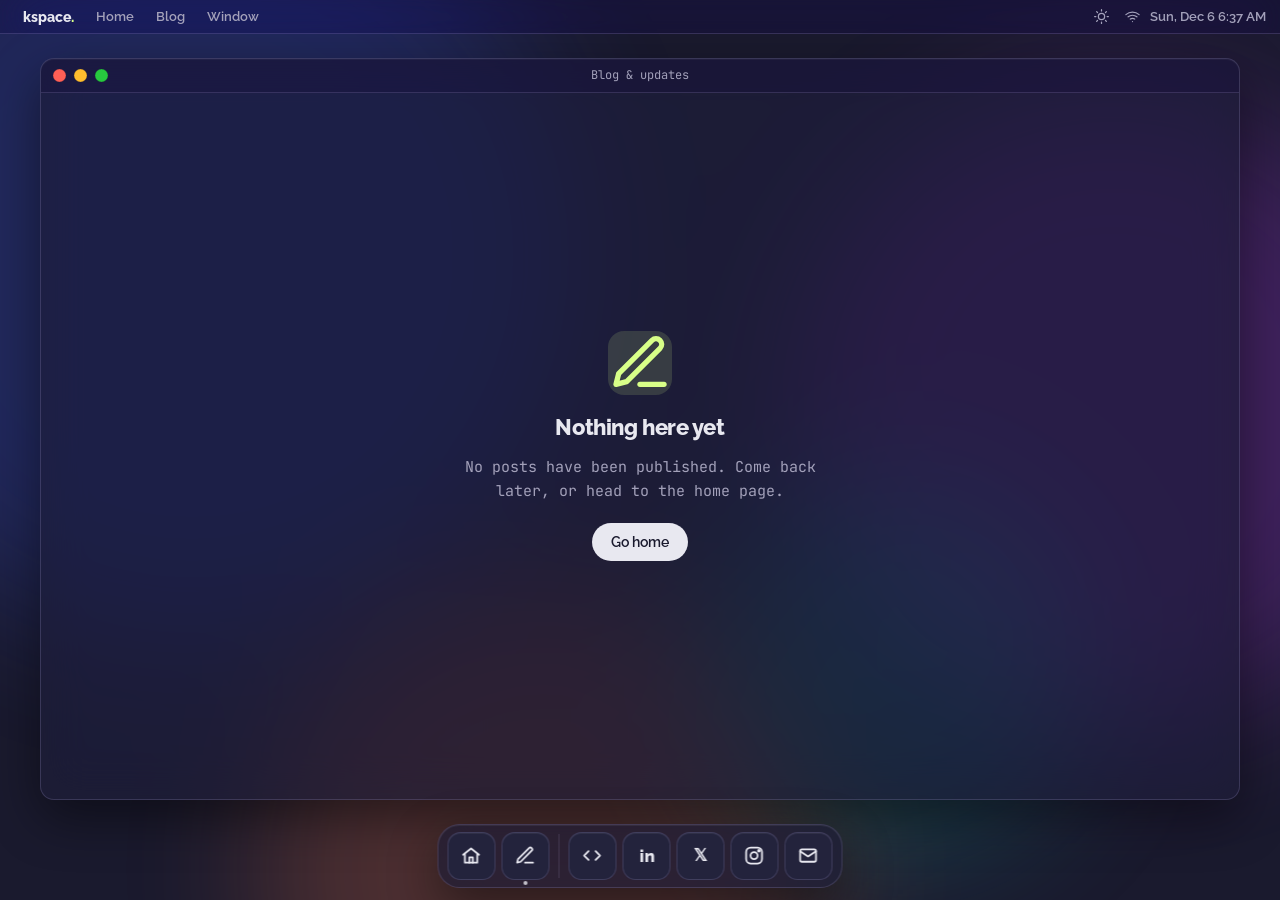
==== blog.html @ dc1a7504 "Offer only dark and light themes, dark by default Visitors who had the old Liquid Glass theme saved " ====
<!DOCTYPE html>
<html lang="en">
<head>
  <meta charset="UTF-8">
  <meta name="viewport" content="width=device-width, initial-scale=1.0">
  <title>Blog · karthiksreenivasanp</title>
  <meta name="description" content="Blog posts and updates from Karthik Sreenivasan P.">
  <link rel="icon" type="image/png" href="favicon.png">
  <script>(function(){var t='dark';try{if(localStorage.getItem('theme')==='light')t='light'}catch(e){}document.documentElement.setAttribute('data-theme',t)})()</script>
  <link rel="preconnect" href="https://fonts.googleapis.com">
  <link rel="preconnect" href="https://fonts.gstatic.com" crossorigin>
  <link href="https://fonts.googleapis.com/css2?family=JetBrains+Mono:wght@400;500;700&family=Raleway:wght@500;600;700;800&display=swap" rel="stylesheet">
  <link rel="stylesheet" href="assets/css/mac.css">
  <link rel="stylesheet" href="assets/css/post.css">
  <style>
    .desk { padding: 58px 20px 100px; max-width: 1240px; margin: 0 auto; }
    .notes { height: calc(100vh - 58px - 100px); min-height: 480px; display: flex; flex-direction: column; }
    .notes .win-body { flex: 1; min-height: 0; display: grid; grid-template-columns: 320px 1fr; }

    /* Sidebar */
    .side { border-right: 1px solid var(--divider); display: flex; flex-direction: column; min-height: 0; }
    .side-tools { padding: 14px; display: grid; gap: 10px; border-bottom: 1px solid var(--divider); }
    .search { width: 100%; padding: 8px 12px 8px 32px; border-radius: 9px; border: 1px solid var(--win-border); background: var(--field-bg); color: var(--text); font: 13.5px 'Raleway', sans-serif; }
    .search::placeholder { color: var(--faint); }
    .search-wrap { position: relative; }
    .search-wrap svg { position: absolute; left: 10px; top: 50%; transform: translateY(-50%); width: 15px; height: 15px; color: var(--faint); }
    .seg { display: grid; grid-template-columns: repeat(3, 1fr); padding: 3px; border-radius: 9px; background: var(--field-bg); border: 1px solid var(--win-border); }
    .seg button { border: 0; background: none; padding: 5px 0; border-radius: 7px; cursor: pointer; font: 600 12.5px 'Raleway', sans-serif; color: var(--muted); }
    .seg button[aria-pressed="true"] { background: var(--win-solid); color: var(--text); box-shadow: 0 1px 3px rgba(0,0,0,.15); }
    .list { overflow-y: auto; flex: 1; padding: 6px; }
    .item { display: block; padding: 12px 12px; border-radius: 10px; text-decoration: none; color: inherit; }
    .item + .item { margin-top: 2px; }
    .item:hover { background: var(--row-hover); }
    .item[aria-current="page"] { background: var(--accent); color: var(--accent-ink); }
    .item[aria-current="page"] .snip, .item[aria-current="page"] .when { color: inherit; opacity: .8; }
    .item h3 { font-size: 14.5px; font-weight: 700; line-height: 1.3; }
    .item .when { font-size: 11.5px; color: var(--faint); margin-top: 3px; }
    .item .snip { font-size: 12.5px; color: var(--muted); margin-top: 3px; display: -webkit-box; -webkit-line-clamp: 2; -webkit-box-orient: vertical; overflow: hidden; }
    .list-empty { padding: 30px 16px; text-align: center; color: var(--muted); font-size: 13px; }

    /* Reader */
    .reader { overflow-y: auto; min-height: 0; }
    .reader-inner { max-width: 760px; margin: 0 auto; padding: 36px 40px 60px; }
    .reader .back { display: none; margin-bottom: 18px; }
    .reader .cover { width: 100%; max-height: 380px; object-fit: cover; border-radius: 14px; margin-bottom: 26px; display: block; }
    .reader .meta { display: flex; align-items: center; flex-wrap: wrap; gap: 10px; color: var(--muted); font-size: 13px; }
    .reader h1.title { font-size: clamp(1.8rem, 4vw, 2.6rem); font-weight: 800; line-height: 1.12; letter-spacing: -0.03em; margin: 10px 0 26px; }
    .reader .share { margin-left: auto; }
    .full .win-body { grid-template-columns: 1fr; }
    .full .side { display: none; }
    .loading { padding: 60px; text-align: center; color: var(--faint); }

    @media (max-width: 760px) {
      .desk { padding: 46px 8px 76px; }
      .notes { height: calc(100vh - 46px - 76px); min-height: 0; }
      .notes .win-body { grid-template-columns: 1fr; }
      .notes .reader { display: none; }
      .notes.show-post .side { display: none; }
      .notes.show-post .reader { display: block; }
      .reader .back { display: inline-flex; }
      .reader-inner { padding: 22px 18px 40px; }
      .post-content { font-size: 16px; }
    }
  </style>
</head>
<body>
  <header class="menubar" data-brand="index.html#top" data-links="Home|index.html,Blog|blog.html"></header>

  <main class="desk" data-win-host>
    <div class="win glass notes" data-win="notes" data-title="Blog" data-icon="blog" id="notes">
      <div class="win-bar"><span class="win-title">Blog &amp; updates</span></div>
      <div class="win-body">
        <aside class="side" aria-label="Posts">
          <div class="side-tools">
            <label class="search-wrap">
              <svg viewBox="0 0 24 24" fill="none" stroke="currentColor" stroke-width="2" stroke-linecap="round"><circle cx="11" cy="11" r="7"/><path d="M21 21l-4.3-4.3"/></svg>
              <input class="search" type="search" placeholder="Search posts" aria-label="Search posts" id="q">
            </label>
            <div class="seg" role="group" aria-label="Filter">
              <button aria-pressed="true" data-f="all">All</button>
              <button aria-pressed="false" data-f="blog">Blogs</button>
              <button aria-pressed="false" data-f="update">Updates</button>
            </div>
          </div>
          <nav class="list" id="list"></nav>
        </aside>
        <article class="reader" id="reader" aria-live="polite"><div class="loading">Loading…</div></article>
      </div>
    </div>
  </main>

  <nav class="dock glass lg-refract" aria-label="Dock">
    <a class="dock-item" href="index.html" data-icon="home"><span class="tip">Home</span></a>
    <a class="dock-item" href="#/" data-target="notes" data-icon="blog"><span class="tip">Blog</span></a>
    <span class="sep social-sep" aria-hidden="true"></span>
    <a class="dock-item social" href="https://github.com/karthiksreenivasanp" target="_blank" rel="noopener" data-icon="github" aria-label="GitHub"><span class="tip">GitHub</span></a>
    <a class="dock-item social" href="https://www.linkedin.com/in/karthiksreenivasanp/" target="_blank" rel="noopener" data-icon="linkedin" aria-label="LinkedIn"><span class="tip">LinkedIn</span></a>
    <a class="dock-item social" href="https://x.com/karthikpsreeni" target="_blank" rel="noopener" data-icon="x" aria-label="X"><span class="tip">X</span></a>
    <a class="dock-item social" href="https://www.instagram.com/karthiksreenivasanp" target="_blank" rel="noopener" data-icon="instagram" aria-label="Instagram"><span class="tip">Instagram</span></a>
    <a class="dock-item" href="mailto:karthiksreenivasanp@gmail.com" data-icon="mail" aria-label="Email"><span class="tip">Email</span></a>
  </nav>

  <script src="vendor/dompurify/purify.min.js"></script>
  <script src="assets/js/mac.js"></script>
  <script src="assets/js/blog.js"></script>
  <script>
  (async function () {
    const notes = document.getElementById('notes');
    const listEl = document.getElementById('list');
    const reader = document.getElementById('reader');
    const q = document.getElementById('q');
    const mobile = () => matchMedia('(max-width: 760px)').matches;
    let filter = 'all';
    const posts = await Blog.list();

    const emptyAll = () => `<div class="empty" style="min-height:100%;align-content:center">
        <div class="icon">${KS.icon('blog')}</div>
        <h3>Nothing here yet</h3>
        <p>No posts have been published. Come back later, or head to the home page.</p>
        <a class="btn primary" href="index.html">Go home</a>
      </div>`;

    if (!posts.length) {
      notes.classList.add('full');
      reader.innerHTML = emptyAll();
      return;
    }

    function renderList(current) {
      const term = q.value.trim().toLowerCase();
      const shown = posts.filter(p => (filter === 'all' || (p.type || 'blog') === filter) &&
        (!term || (p.title + ' ' + (p.summary || '')).toLowerCase().includes(term)));
      listEl.innerHTML = shown.length ? shown.map(p => `
        <a class="item" href="#/${p.slug}" ${p.slug === current ? 'aria-current="page"' : ''}>
          <h3>${Blog.esc(p.title)}</h3>
          <div class="when">${Blog.typeLabel(p.type)} · ${Blog.date(p.date)}</div>
          <div class="snip">${Blog.esc(p.summary)}</div>
        </a>`).join('') : `<div class="list-empty">No posts match.</div>`;
    }

    async function route() {
      const slug = decodeURIComponent(location.hash.replace(/^#\/?/, ''));
      let target = slug;
      if (!slug) {
        renderList(mobile() ? '' : posts[0].slug);
        if (mobile()) { notes.classList.remove('show-post'); return; }
        target = posts[0].slug;
      } else renderList(slug);

      notes.classList.add('show-post');
      reader.innerHTML = '<div class="loading">Loading…</div>';
      reader.scrollTop = 0;
      const post = await Blog.get(target);
      if (!post) {
        reader.innerHTML = `<div class="empty" style="min-height:100%;align-content:center">
          <div class="icon">${KS.icon('paper')}</div>
          <h3>This post doesn't exist</h3>
          <p>It may have been removed, or the link is wrong.</p>
          <div style="display:flex;gap:10px;flex-wrap:wrap;justify-content:center">
            <a class="btn" href="#/">Back to blog</a><a class="btn primary" href="index.html">Go home</a></div></div>`;
        return;
      }
      const cover = Blog.safeMedia(post.cover);
      document.title = `${post.title} · karthiksreenivasanp`;
      reader.innerHTML = `<div class="reader-inner">
        <a class="btn small back" href="#/">‹ All posts</a>
        ${cover ? `<img class="cover" src="${Blog.esc(cover)}" alt="">` : ''}
        <div class="meta"><span class="chip">${Blog.typeLabel(post.type)}</span><time datetime="${Blog.esc(post.date)}">${Blog.date(post.date, true)}</time>
          <button class="btn small share" type="button">Copy link</button></div>
        <h1 class="title">${Blog.esc(post.title)}</h1>
        <div class="post-content">${Blog.clean(post.html)}</div>
      </div>`;
      reader.querySelector('.share').addEventListener('click', async () => {
        try { await navigator.clipboard.writeText(location.href); KS.toast('Link copied'); }
        catch (e) { KS.toast('Copy the address from your browser bar'); }
      });
    }

    q.addEventListener('input', () => renderList(decodeURIComponent(location.hash.replace(/^#\/?/, ''))));
    document.querySelectorAll('.seg button').forEach(b => b.addEventListener('click', () => {
      filter = b.dataset.f;
      document.querySelectorAll('.seg button').forEach(x => x.setAttribute('aria-pressed', x === b));
      renderList(decodeURIComponent(location.hash.replace(/^#\/?/, '')));
    }));
    addEventListener('hashchange', route);
    route();
  })();
  </script>
</body>
</html>
---- assets/css/mac.css ----
/* =========================================================
   kspace. — shared macOS shell
   Themes: glass (default, Liquid Glass), light, dark
   ========================================================= */

:root,
[data-theme="glass"] {
  --wall-base: #0d1230;
  --text: #f5f5fb;
  --muted: rgba(236, 236, 250, 0.72);
  --faint: rgba(236, 236, 250, 0.5);
  --accent: #9fe6ff;
  --accent-soft: rgba(159, 230, 255, 0.16);
  --accent-ink: #0d1230;
  --win-bg: rgba(255, 255, 255, 0.09);
  --win-tint: rgba(16, 18, 48, 0.28);
  --win-solid: rgba(30, 32, 70, 0.92);
  --win-border: rgba(255, 255, 255, 0.22);
  --bar-bg: rgba(255, 255, 255, 0.07);
  --row-hover: rgba(255, 255, 255, 0.07);
  --divider: rgba(255, 255, 255, 0.14);
  --field-bg: rgba(255, 255, 255, 0.08);
  --shadow: 0 24px 60px rgba(5, 6, 30, 0.45);
  --rim: inset 0 1px 0 rgba(255, 255, 255, 0.45), inset 0 -1px 0 rgba(255, 255, 255, 0.08), inset 0 0 0 1px rgba(255, 255, 255, 0.1);
  --blur: blur(22px) saturate(185%);
  --menu-bg: rgba(40, 42, 86, 0.55);
  --tip-bg: rgba(20, 22, 50, 0.85);
  --tip-text: #fff;
  color-scheme: dark;
}
[data-theme="dark"] {
  --wall-base: #1a1a2e;
  --text: #e8e8f0;
  --muted: #a3a1ba;
  --faint: #77758f;
  --accent: #d8ff88;
  --accent-soft: rgba(216, 255, 136, 0.14);
  --accent-ink: #1a1a2e;
  --win-bg: rgba(30, 30, 54, 0.72);
  --win-tint: transparent;
  --win-solid: #23233c;
  --win-border: rgba(196, 184, 240, 0.18);
  --bar-bg: rgba(20, 12, 60, 0.35);
  --row-hover: rgba(196, 184, 240, 0.08);
  --divider: rgba(196, 184, 240, 0.16);
  --field-bg: rgba(255, 255, 255, 0.05);
  --shadow: 0 18px 50px rgba(0, 0, 0, 0.45);
  --rim: inset 0 1px 0 rgba(255, 255, 255, 0.06);
  --blur: blur(22px) saturate(150%);
  --menu-bg: rgba(36, 36, 62, 0.92);
  --tip-bg: #e8e8f0;
  --tip-text: #1a1a2e;
  color-scheme: dark;
}
[data-theme="light"] {
  --wall-base: #faf9ff;
  --text: #1a1a2e;
  --muted: #5c5a72;
  --faint: #8a889e;
  --accent: #3d5cff;
  --accent-soft: rgba(61, 92, 255, 0.1);
  --accent-ink: #fff;
  --win-bg: rgba(255, 255, 255, 0.66);
  --win-tint: transparent;
  --win-solid: #ffffff;
  --win-border: rgba(150, 136, 210, 0.35);
  --bar-bg: rgba(212, 199, 255, 0.4);
  --row-hover: rgba(61, 92, 255, 0.06);
  --divider: rgba(150, 136, 210, 0.3);
  --field-bg: rgba(255, 255, 255, 0.7);
  --shadow: 0 18px 50px rgba(60, 50, 120, 0.16);
  --rim: inset 0 1px 0 rgba(255, 255, 255, 0.8);
  --blur: blur(22px) saturate(150%);
  --menu-bg: rgba(250, 249, 255, 0.86);
  --tip-bg: #1a1a2e;
  --tip-text: #fff;
  color-scheme: light;
}

* { box-sizing: border-box; margin: 0; padding: 0; }
html { scroll-behavior: smooth; scroll-padding-top: 60px; }
body {
  background: var(--wall-base);
  color: var(--text);
  font-family: 'JetBrains Mono', ui-monospace, monospace;
  font-size: 15px;
  line-height: 1.6;
  overflow-x: hidden;
  min-height: 100vh;
  transition: background-color .3s, color .3s;
}
[hidden] { display: none !important; }
::selection { background: var(--accent-soft); }
a { color: inherit; }
:focus-visible { outline: 2px solid var(--accent); outline-offset: 3px; border-radius: 4px; }
h1, h2, h3 { font-family: 'Raleway', sans-serif; letter-spacing: -0.02em; }
button { font: inherit; color: inherit; }
img, video { max-width: 100%; }

/* ---------- Wallpaper ---------- */
.wallpaper { position: fixed; inset: 0; z-index: -2; overflow: hidden; pointer-events: none; }
.wallpaper .blob { position: absolute; border-radius: 50%; filter: blur(70px); opacity: .9; animation: drift 26s ease-in-out infinite alternate; }
.wallpaper .b1 { width: 60vmax; height: 60vmax; left: -15vmax; top: -10vmax; background: #3b5bff; }
.wallpaper .b2 { width: 50vmax; height: 50vmax; right: -12vmax; top: 10vh; background: #c13cff; animation-delay: -8s; }
.wallpaper .b3 { width: 45vmax; height: 45vmax; left: 20vw; bottom: -20vmax; background: #ff7a3d; animation-delay: -15s; }
.wallpaper .b4 { width: 30vmax; height: 30vmax; right: 15vw; bottom: 5vh; background: #19c9b5; animation-delay: -4s; opacity: .7; }
.wallpaper::after {
  /* fine grain + soft light bands so glass has something to bend */
  content: ""; position: absolute; inset: 0;
  background:
    repeating-linear-gradient(115deg, rgba(255,255,255,.05) 0 2px, transparent 2px 60px),
    radial-gradient(ellipse at 50% 120%, rgba(0,0,0,.35), transparent 60%);
}
[data-theme="dark"] .wallpaper .blob { opacity: .22; }
[data-theme="dark"] .wallpaper::after { background: none; }
[data-theme="light"] .wallpaper .blob { opacity: .32; }
[data-theme="light"] .wallpaper .b3 { background: #b9ff8a; }
[data-theme="light"] .wallpaper::after { background: none; }
@keyframes drift { to { transform: translate(6vw, 5vh) scale(1.12); } }

/* ---------- Glass material ---------- */
.glass {
  background: linear-gradient(var(--win-tint), var(--win-tint)), var(--win-bg);
  border: 1px solid var(--win-border);
  box-shadow: var(--shadow), var(--rim);
  backdrop-filter: var(--blur);
  -webkit-backdrop-filter: var(--blur);
}
/* Real refraction (Chromium only, enabled by JS) */
html.refract[data-theme="glass"] .lg-refract {
  backdrop-filter: url(#lg-refract) blur(14px) saturate(190%);
}
[data-theme="glass"] .glass::before {
  /* specular sheen along the top-left edge */
  content: ""; position: absolute; inset: 0; border-radius: inherit; pointer-events: none; z-index: 0;
  background: linear-gradient(135deg, rgba(255,255,255,.22), rgba(255,255,255,0) 32%, rgba(255,255,255,0) 70%, rgba(255,255,255,.08));
}
[data-theme="glass"] .glass > * { position: relative; z-index: 1; }

/* ---------- Menubar ---------- */
.menubar {
  position: fixed; top: 0; left: 0; right: 0; z-index: 200;
  display: flex; justify-content: space-between; align-items: center;
  height: 34px; padding: 0 14px;
  background: var(--bar-bg);
  backdrop-filter: blur(28px) saturate(180%);
  -webkit-backdrop-filter: blur(28px) saturate(180%);
  border-bottom: 1px solid var(--win-border);
  font-family: 'Raleway', sans-serif; font-size: 13px; font-weight: 600;
}
.menubar .left, .menubar .right { display: flex; align-items: center; gap: 4px; }
.menubar .left > a, .menubar .menu-btn {
  text-decoration: none; color: var(--muted); padding: 3px 9px; border-radius: 6px;
  background: none; border: 0; cursor: pointer; font-weight: 600; font-size: 13px; font-family: inherit;
}
.menubar .left > a:hover, .menubar .menu-btn:hover, .menubar .menu-btn[aria-expanded="true"] { color: var(--text); background: var(--row-hover); }
.menubar .brand { color: var(--text) !important; font-weight: 800 !important; font-size: 14px !important; }
.menubar .brand span { color: var(--accent); }
.menubar .right { gap: 10px; color: var(--muted); }
#clock { font-variant-numeric: tabular-nums; white-space: nowrap; line-height: 1; }
.menubar .menu-wrap { display: flex; align-items: center; }
.menubar .menu-btn, .menubar .left > a { display: inline-flex; align-items: center; line-height: 1; padding-top: 5px; padding-bottom: 5px; }
.menubar .right .menu-btn { padding: 4px 6px; }
.menubar svg { display: block; }
.menu-wrap { position: relative; }
.menu {
  position: absolute; top: calc(100% + 6px); left: 0; min-width: 220px; z-index: 210;
  padding: 6px; border-radius: 12px;
  background: var(--menu-bg);
  border: 1px solid var(--win-border);
  box-shadow: var(--shadow), var(--rim);
  backdrop-filter: blur(30px) saturate(190%);
  -webkit-backdrop-filter: blur(30px) saturate(190%);
  display: none;
}
.menu.right-align { left: auto; right: 0; }
.menu-btn[aria-expanded="true"] + .menu { display: block; }
.menu button, .menu a {
  display: flex; width: 100%; align-items: center; gap: 10px;
  padding: 6px 10px; border-radius: 7px; border: 0; background: none; cursor: pointer;
  text-align: left; text-decoration: none; font: 500 13px 'Raleway', sans-serif; color: var(--text);
}
.menu button:hover, .menu a:hover, .menu button:focus-visible { background: var(--accent); color: var(--accent-ink); outline: none; }
.menu .check { width: 14px; flex: none; text-align: center; }
.menu .state { margin-left: auto; color: var(--faint); font-size: 12px; }
.menu button:hover .state { color: inherit; }
.menu hr { border: 0; border-top: 1px solid var(--divider); margin: 5px 4px; }

/* ---------- Windows ---------- */
.win { position: relative; border-radius: 14px; overflow: hidden; }
.win-bar {
  position: relative; height: 34px;
  display: flex; align-items: center; padding: 0 12px;
  background: var(--bar-bg);
  border-bottom: 1px solid var(--divider);
}
.lights { display: flex; gap: 8px; position: relative; z-index: 2; }
.light {
  width: 13px; height: 13px; border-radius: 50%; border: 0; padding: 0; cursor: pointer;
  display: grid; place-items: center; color: transparent; font: 700 9px/1 -apple-system, sans-serif;
  box-shadow: inset 0 0 0 .5px rgba(0,0,0,.18);
}
.light.close { background: #ff5f56; } .light.min { background: #ffbd2e; } .light.zoom { background: #27c93f; }
.lights:hover .light, .light:focus-visible { color: rgba(60, 0, 0, .7); }
.lights:hover .min { color: rgba(90, 50, 0, .75); }
.lights:hover .zoom { color: rgba(0, 60, 0, .7); }
.light::after { content: attr(data-glyph); }
.light.dot-only { cursor: default; }
.win-title {
  position: absolute; left: 0; right: 0; text-align: center;
  font-size: 12px; color: var(--muted); pointer-events: none; white-space: nowrap; overflow: hidden; text-overflow: ellipsis; padding: 0 90px;
}
.win.draggable .win-bar { cursor: grab; }
.win.draggable .win-bar:active { cursor: grabbing; }

.win.zoomed {
  position: fixed !important;
  top: 46px !important; left: 16px !important; right: 16px !important; bottom: 96px !important;
  width: auto !important; height: auto !important; max-width: none !important;
  z-index: 150 !important;
  display: flex; flex-direction: column;
}
body .win.zoomed { transform: none; }
.win.zoomed > .win-body { flex: 1; overflow: auto; }
.zoom-backdrop { position: fixed; inset: 0; z-index: 149; background: rgba(5, 6, 25, .25); backdrop-filter: blur(3px); -webkit-backdrop-filter: blur(3px); }

.genie-layer { position: fixed; z-index: 500; pointer-events: none; }
.genie-layer > * { position: absolute !important; left: 0 !important; top: 0 !important; margin: 0 !important; will-change: transform; }

/* ---------- Buttons ---------- */
.btn {
  display: inline-flex; align-items: center; gap: 8px;
  padding: 10px 18px; border-radius: 999px; cursor: pointer;
  font: 600 14px 'Raleway', sans-serif; text-decoration: none;
  border: 1px solid var(--win-border);
  background: var(--win-bg); color: var(--text);
  box-shadow: var(--rim);
  backdrop-filter: blur(16px) saturate(170%); -webkit-backdrop-filter: blur(16px) saturate(170%);
  transition: transform .15s, background .2s;
}
.btn:hover { transform: translateY(-2px); }
.btn:active { transform: translateY(0) scale(.98); }
.btn.primary { background: var(--text); color: var(--wall-base); border-color: transparent; }
[data-theme="glass"] .btn.primary { background: rgba(255,255,255,.92); color: #141838; }
.btn.small { padding: 6px 12px; font-size: 13px; }
.btn.danger { color: #ff6b6b; }
.btn[disabled] { opacity: .5; pointer-events: none; }

/* ---------- Dock ---------- */
.dock {
  position: fixed; left: 50%; bottom: 12px; transform: translateX(-50%); z-index: 190;
  display: flex; align-items: flex-end; gap: 6px;
  padding: 7px 9px; height: 64px;
  border-radius: 22px;
}
.dock .sep { width: 1px; height: 44px; margin: 0 3px; background: var(--divider); flex: none; align-self: center; }
.dock-item {
  --size: 48px;
  position: relative; flex: none;
  width: var(--size); height: var(--size);
  display: grid; place-items: center;
  border-radius: 13px; cursor: pointer;
  background: var(--win-solid); color: var(--text);
  border: 1px solid var(--win-border);
  box-shadow: var(--rim);
  text-decoration: none; font-weight: 700; font-size: 18px;
  transition: width .12s ease-out, height .12s ease-out;
  padding: 0;
}
[data-theme="glass"] .dock-item { background: rgba(255,255,255,.14); }
.dock-item svg { width: 46%; height: 46%; }
.dock-item .tip {
  position: absolute; bottom: calc(100% + 12px); left: 50%; transform: translateX(-50%);
  white-space: nowrap; font: 600 12px 'Raleway', sans-serif;
  padding: 4px 10px; border-radius: 7px;
  background: var(--tip-bg); color: var(--tip-text);
  opacity: 0; pointer-events: none; transition: opacity .12s;
}
.dock-item:hover .tip, .dock-item:focus-visible .tip { opacity: 1; }
.dock-item.running::after {
  content: ""; position: absolute; bottom: -6px; left: 50%; transform: translateX(-50%);
  width: 4px; height: 4px; border-radius: 50%; background: var(--text); opacity: .8;
}
.dock-item.bounce { animation: bounce .7s ease; }
@keyframes bounce { 0%,100% { translate: 0 0; } 30% { translate: 0 -18px; } 55% { translate: 0 0; } 75% { translate: 0 -7px; } }
.dock-min { display: contents; }
.dock-item.min-tile { background: var(--win-solid); overflow: hidden; }
.dock-item.min-tile .mini {
  position: absolute; inset: 5px; border-radius: 6px; border: 1px solid var(--win-border);
  background: var(--bar-bg); display: grid; place-items: center;
}
.dock-item.min-tile .mini::before {
  content: ""; position: absolute; top: 3px; left: 4px; width: 14px; height: 4px;
  background: radial-gradient(circle, #ff5f56 1.5px, transparent 2px) 0 0/5px 4px repeat-x;
}
.dock-item.min-tile svg { width: 55%; height: 55%; }
.dock-item.entering { opacity: 0; }

/* ---------- Common bits ---------- */
.section { max-width: 1040px; margin: 0 auto; padding: 96px 24px 0; }
.section-head { margin-bottom: 22px; }
.section-head h2 { font-size: clamp(1.7rem, 3.5vw, 2.2rem); font-weight: 800; }
.section-head p { color: var(--muted); margin-top: 4px; max-width: 60ch; }
.chip { font-size: 12px; padding: 2px 10px; border-radius: 20px; background: var(--accent-soft); color: var(--accent); font-weight: 500; white-space: nowrap; }
.toast {
  position: fixed; left: 50%; bottom: 96px; transform: translateX(-50%) translateY(20px); z-index: 300;
  padding: 10px 18px; border-radius: 12px; font: 600 13.5px 'Raleway', sans-serif;
  opacity: 0; pointer-events: none; transition: opacity .25s, transform .25s; max-width: calc(100vw - 32px);
}
.toast.show { opacity: 1; transform: translateX(-50%) translateY(0); pointer-events: auto; }
.toast a { color: var(--accent); }

/* Empty state */
.empty { text-align: center; padding: 56px 24px; display: grid; justify-items: center; gap: 10px; }
.empty .icon { width: 64px; height: 64px; border-radius: 16px; display: grid; place-items: center; background: var(--accent-soft); color: var(--accent); margin-bottom: 6px; }
.empty h3 { font-size: 1.35rem; font-weight: 800; }
.empty p { color: var(--muted); max-width: 40ch; }
.empty .btn { margin-top: 10px; }

/* ---------- Responsive ---------- */
@media (max-width: 700px) {
  .menubar .left .nav-link { display: none; }
  .dock { gap: 5px; padding: 6px 7px; height: 56px; bottom: 8px; border-radius: 18px; }
  .dock-item { --size: 42px; border-radius: 11px; font-size: 16px; }
  .dock .social { display: none; }
  .dock .sep.social-sep { display: none; }
  .win.zoomed { top: 40px !important; left: 6px !important; right: 6px !important; bottom: 70px !important; }
  .win-title { padding: 0 70px; }
}
@media (max-width: 420px) { .menubar .hide-sm { display: none; } }
@media (prefers-reduced-motion: reduce) {
  *, *::before, *::after { animation: none !important; transition: none !important; }
  html { scroll-behavior: auto; }
}
---- assets/css/post.css ----
/* Styles for rendered post content (blog reader + editor preview) */
.post-content { font-family: 'Raleway', sans-serif; font-size: 17px; line-height: 1.75; max-width: 70ch; }
.post-content > * + * { margin-top: 1em; }
.post-content h1 { font-size: 1.9em; font-weight: 800; line-height: 1.2; margin-top: 1.4em; }
.post-content h2 { font-size: 1.45em; font-weight: 800; line-height: 1.25; margin-top: 1.4em; }
.post-content h3 { font-size: 1.15em; font-weight: 700; margin-top: 1.2em; }
.post-content a { color: var(--accent); }
.post-content ul, .post-content ol { padding-left: 1.4em; }
.post-content li + li { margin-top: .3em; }
.post-content blockquote { border-left: 3px solid var(--accent); padding: 2px 0 2px 16px; color: var(--muted); font-style: italic; }
.post-content code { font-family: 'JetBrains Mono', monospace; font-size: .85em; background: var(--field-bg); padding: 1px 6px; border-radius: 5px; }
.post-content pre { font-family: 'JetBrains Mono', monospace; font-size: 14px; line-height: 1.6; background: rgba(10, 12, 30, .55); color: #e6e6f0; padding: 16px 18px; border-radius: 10px; overflow-x: auto; white-space: pre; }
.post-content pre code { background: none; padding: 0; }
.post-content img, .post-content video { display: block; max-width: 100%; height: auto; border-radius: 10px; margin-left: auto; margin-right: auto; }
.post-content video { width: 100%; background: #000; }
.post-content iframe { display: block; width: 100%; aspect-ratio: 16 / 9; height: auto; border: 0; border-radius: 10px; }
.post-content .ql-align-center { text-align: center; }
.post-content .ql-align-right { text-align: right; }
.post-content .ql-align-justify { text-align: justify; }
.post-content hr { border: 0; border-top: 1px solid var(--divider); margin: 2em 0; }
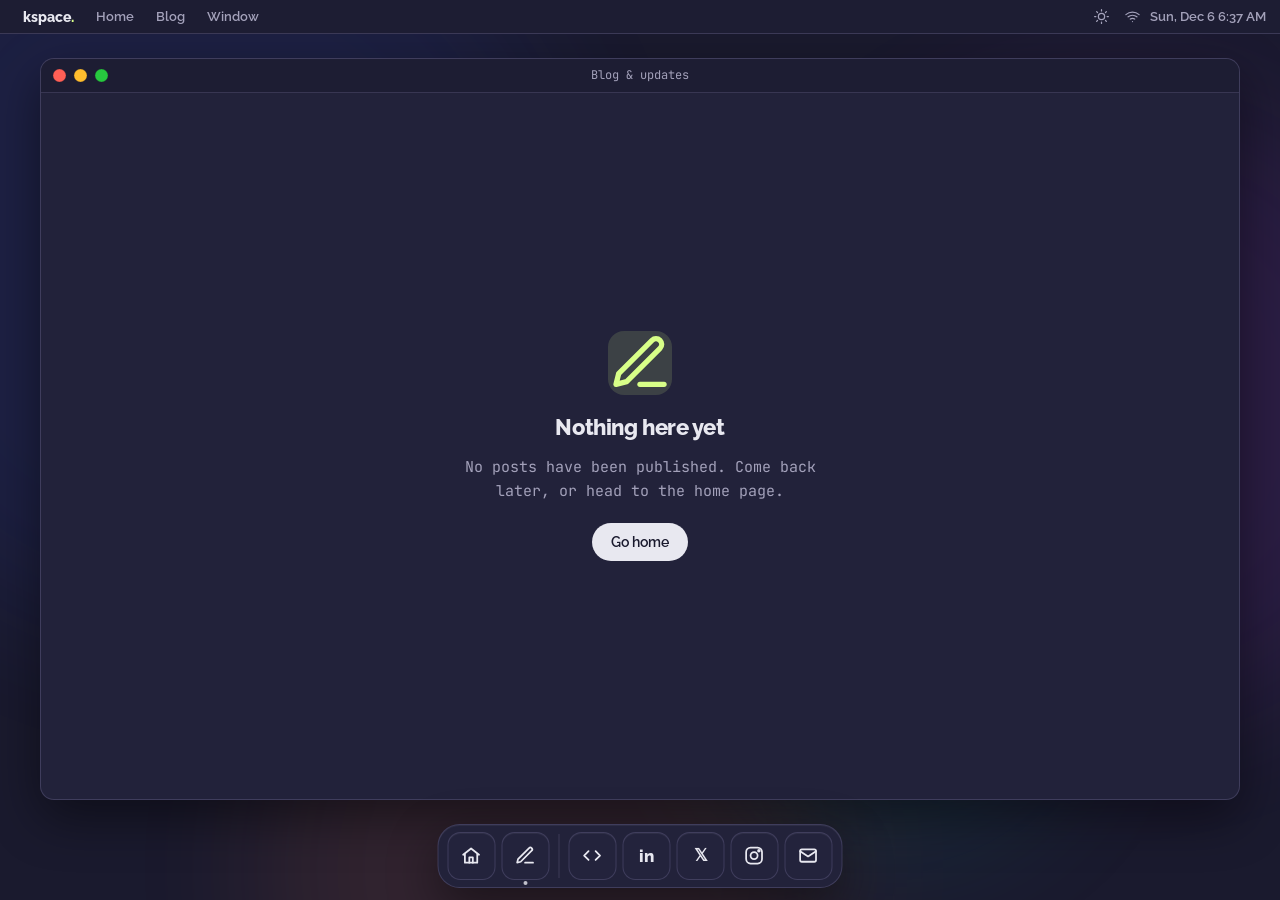
==== commit a2b40720: "Remove the Liquid Glass look from dark and light themes Windows, menubar, menus, buttons and the Doc" ====
--- a/blog.html
+++ b/blog.html
@@ -10,8 +10,8 @@
   <link rel="preconnect" href="https://fonts.googleapis.com">
   <link rel="preconnect" href="https://fonts.gstatic.com" crossorigin>
   <link href="https://fonts.googleapis.com/css2?family=JetBrains+Mono:wght@400;500;700&family=Raleway:wght@500;600;700;800&display=swap" rel="stylesheet">
-  <link rel="stylesheet" href="assets/css/mac.css">
-  <link rel="stylesheet" href="assets/css/post.css">
+  <link rel="stylesheet" href="assets/css/mac.css?v=5">
+  <link rel="stylesheet" href="assets/css/post.css?v=5">
   <style>
     .desk { padding: 58px 20px 100px; max-width: 1240px; margin: 0 auto; }
     .notes { height: calc(100vh - 58px - 100px); min-height: 480px; display: flex; flex-direction: column; }
@@ -89,7 +89,7 @@
     </div>
   </main>
 
-  <nav class="dock glass lg-refract" aria-label="Dock">
+  <nav class="dock glass" aria-label="Dock">
     <a class="dock-item" href="index.html" data-icon="home"><span class="tip">Home</span></a>
     <a class="dock-item" href="#/" data-target="notes" data-icon="blog"><span class="tip">Blog</span></a>
     <span class="sep social-sep" aria-hidden="true"></span>
@@ -101,8 +101,8 @@
   </nav>
 
   <script src="vendor/dompurify/purify.min.js"></script>
-  <script src="assets/js/mac.js"></script>
-  <script src="assets/js/blog.js"></script>
+  <script src="assets/js/mac.js?v=5"></script>
+  <script src="assets/js/blog.js?v=5"></script>
   <script>
   (async function () {
     const notes = document.getElementById('notes');
--- a/assets/css/mac.css
+++ b/assets/css/mac.css
@@ -36,18 +36,18 @@
   --accent: #d8ff88;
   --accent-soft: rgba(216, 255, 136, 0.14);
   --accent-ink: #1a1a2e;
-  --win-bg: rgba(30, 30, 54, 0.72);
+  --win-bg: #22223a;
   --win-tint: transparent;
   --win-solid: #23233c;
   --win-border: rgba(196, 184, 240, 0.18);
-  --bar-bg: rgba(20, 12, 60, 0.35);
+  --bar-bg: #1d1d33;
   --row-hover: rgba(196, 184, 240, 0.08);
   --divider: rgba(196, 184, 240, 0.16);
   --field-bg: rgba(255, 255, 255, 0.05);
   --shadow: 0 18px 50px rgba(0, 0, 0, 0.45);
-  --rim: inset 0 1px 0 rgba(255, 255, 255, 0.06);
-  --blur: blur(22px) saturate(150%);
-  --menu-bg: rgba(36, 36, 62, 0.92);
+  --rim: inset 0 1px 0 rgba(255, 255, 255, 0.05);
+  --blur: none;
+  --menu-bg: #26263f;
   --tip-bg: #e8e8f0;
   --tip-text: #1a1a2e;
   color-scheme: dark;
@@ -60,18 +60,18 @@
   --accent: #3d5cff;
   --accent-soft: rgba(61, 92, 255, 0.1);
   --accent-ink: #fff;
-  --win-bg: rgba(255, 255, 255, 0.66);
+  --win-bg: #ffffff;
   --win-tint: transparent;
   --win-solid: #ffffff;
   --win-border: rgba(150, 136, 210, 0.35);
-  --bar-bg: rgba(212, 199, 255, 0.4);
+  --bar-bg: #f1eeff;
   --row-hover: rgba(61, 92, 255, 0.06);
   --divider: rgba(150, 136, 210, 0.3);
   --field-bg: rgba(255, 255, 255, 0.7);
   --shadow: 0 18px 50px rgba(60, 50, 120, 0.16);
-  --rim: inset 0 1px 0 rgba(255, 255, 255, 0.8);
-  --blur: blur(22px) saturate(150%);
-  --menu-bg: rgba(250, 249, 255, 0.86);
+  --rim: none;
+  --blur: none;
+  --menu-bg: #ffffff;
   --tip-bg: #1a1a2e;
   --tip-text: #fff;
   color-scheme: light;
@@ -111,9 +111,9 @@
     repeating-linear-gradient(115deg, rgba(255,255,255,.05) 0 2px, transparent 2px 60px),
     radial-gradient(ellipse at 50% 120%, rgba(0,0,0,.35), transparent 60%);
 }
-[data-theme="dark"] .wallpaper .blob { opacity: .22; }
+[data-theme="dark"] .wallpaper .blob { opacity: .1; animation: none; }
 [data-theme="dark"] .wallpaper::after { background: none; }
-[data-theme="light"] .wallpaper .blob { opacity: .32; }
+[data-theme="light"] .wallpaper .blob { opacity: .14; animation: none; }
 [data-theme="light"] .wallpaper .b3 { background: #b9ff8a; }
 [data-theme="light"] .wallpaper::after { background: none; }
 @keyframes drift { to { transform: translate(6vw, 5vh) scale(1.12); } }
@@ -143,8 +143,6 @@
   display: flex; justify-content: space-between; align-items: center;
   height: 34px; padding: 0 14px;
   background: var(--bar-bg);
-  backdrop-filter: blur(28px) saturate(180%);
-  -webkit-backdrop-filter: blur(28px) saturate(180%);
   border-bottom: 1px solid var(--win-border);
   font-family: 'Raleway', sans-serif; font-size: 13px; font-weight: 600;
 }
@@ -169,8 +167,6 @@
   background: var(--menu-bg);
   border: 1px solid var(--win-border);
   box-shadow: var(--shadow), var(--rim);
-  backdrop-filter: blur(30px) saturate(190%);
-  -webkit-backdrop-filter: blur(30px) saturate(190%);
   display: none;
 }
 .menu.right-align { left: auto; right: 0; }
@@ -222,7 +218,7 @@
 }
 body .win.zoomed { transform: none; }
 .win.zoomed > .win-body { flex: 1; overflow: auto; }
-.zoom-backdrop { position: fixed; inset: 0; z-index: 149; background: rgba(5, 6, 25, .25); backdrop-filter: blur(3px); -webkit-backdrop-filter: blur(3px); }
+.zoom-backdrop { position: fixed; inset: 0; z-index: 149; background: rgba(5, 6, 25, .55); }
 
 .genie-layer { position: fixed; z-index: 500; pointer-events: none; }
 .genie-layer > * { position: absolute !important; left: 0 !important; top: 0 !important; margin: 0 !important; will-change: transform; }
@@ -235,7 +231,6 @@
   border: 1px solid var(--win-border);
   background: var(--win-bg); color: var(--text);
   box-shadow: var(--rim);
-  backdrop-filter: blur(16px) saturate(170%); -webkit-backdrop-filter: blur(16px) saturate(170%);
   transition: transform .15s, background .2s;
 }
 .btn:hover { transform: translateY(-2px); }
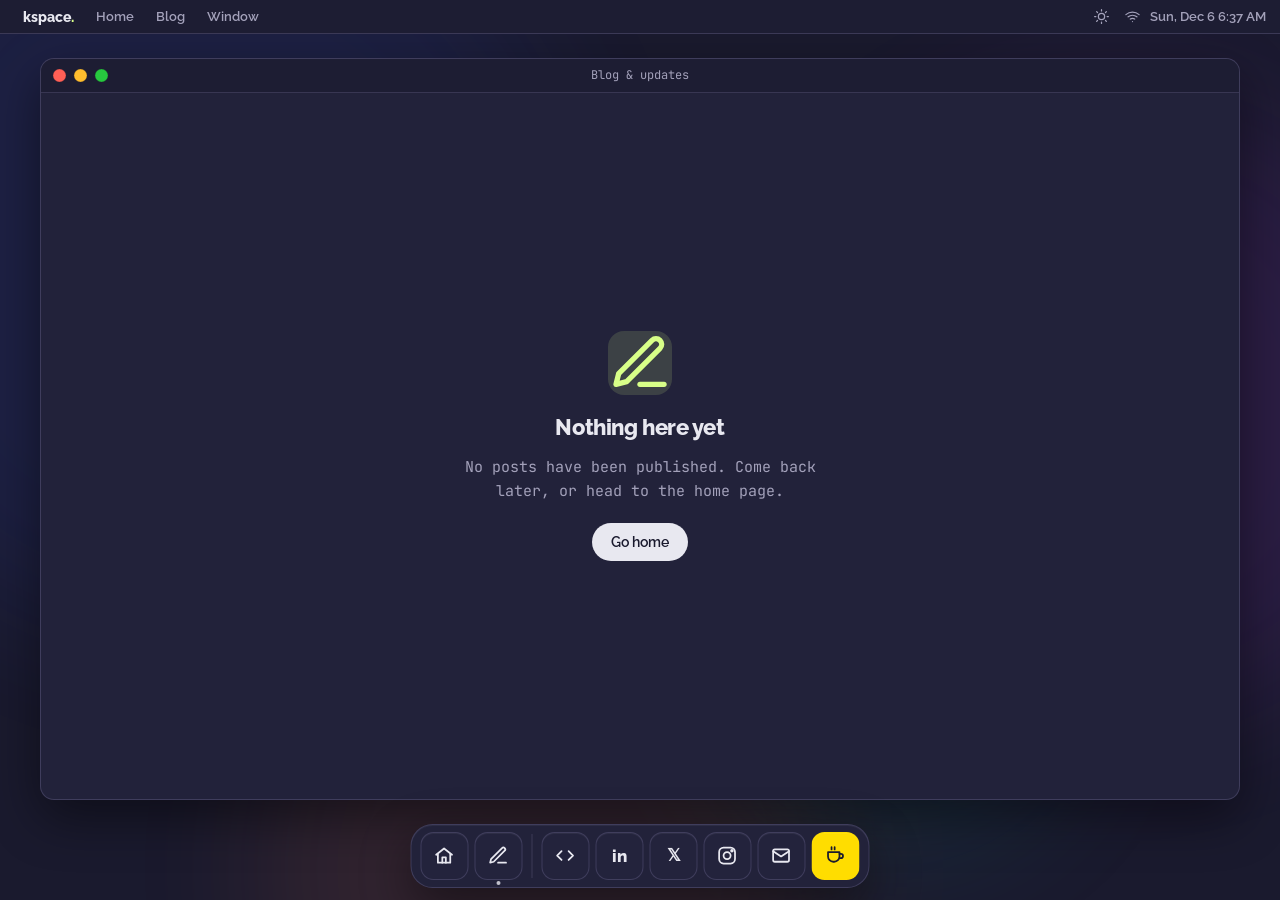
==== commit 722d563f: "Make Buy Me a Coffee easy to find Add a yellow coffee icon to the Dock on the home and blog pages an" ====
--- a/blog.html
+++ b/blog.html
@@ -10,8 +10,8 @@
   <link rel="preconnect" href="https://fonts.googleapis.com">
   <link rel="preconnect" href="https://fonts.gstatic.com" crossorigin>
   <link href="https://fonts.googleapis.com/css2?family=JetBrains+Mono:wght@400;500;700&family=Raleway:wght@500;600;700;800&display=swap" rel="stylesheet">
-  <link rel="stylesheet" href="assets/css/mac.css?v=5">
-  <link rel="stylesheet" href="assets/css/post.css?v=5">
+  <link rel="stylesheet" href="assets/css/mac.css?v=8">
+  <link rel="stylesheet" href="assets/css/post.css?v=8">
   <style>
     .desk { padding: 58px 20px 100px; max-width: 1240px; margin: 0 auto; }
     .notes { height: calc(100vh - 58px - 100px); min-height: 480px; display: flex; flex-direction: column; }
@@ -98,11 +98,12 @@
     <a class="dock-item social" href="https://x.com/karthikpsreeni" target="_blank" rel="noopener" data-icon="x" aria-label="X"><span class="tip">X</span></a>
     <a class="dock-item social" href="https://www.instagram.com/karthiksreenivasanp" target="_blank" rel="noopener" data-icon="instagram" aria-label="Instagram"><span class="tip">Instagram</span></a>
     <a class="dock-item" href="mailto:karthiksreenivasanp@gmail.com" data-icon="mail" aria-label="Email"><span class="tip">Email</span></a>
+    <a class="dock-item coffee-dock" href="https://buymeacoffee.com/karthiksreenivasanp" target="_blank" rel="noopener" data-icon="coffee" aria-label="Buy me a coffee"><span class="tip">Buy me a coffee</span></a>
   </nav>
 
   <script src="vendor/dompurify/purify.min.js"></script>
-  <script src="assets/js/mac.js?v=5"></script>
-  <script src="assets/js/blog.js?v=5"></script>
+  <script src="assets/js/mac.js?v=8"></script>
+  <script src="assets/js/blog.js?v=8"></script>
   <script>
   (async function () {
     const notes = document.getElementById('notes');
@@ -170,6 +171,7 @@
         <h1 class="title">${Blog.esc(post.title)}</h1>
         <div class="post-content">${Blog.clean(post.html)}</div>
       </div>`;
+      Blog.enhance(reader);
       reader.querySelector('.share').addEventListener('click', async () => {
         try { await navigator.clipboard.writeText(location.href); KS.toast('Link copied'); }
         catch (e) { KS.toast('Copy the address from your browser bar'); }
--- a/assets/css/mac.css
+++ b/assets/css/mac.css
@@ -263,6 +263,7 @@
   padding: 0;
 }
 [data-theme="glass"] .dock-item { background: rgba(255,255,255,.14); }
+.dock-item.coffee-dock { background: #ffdd00; color: #1a1a2e; border-color: transparent; }
 .dock-item svg { width: 46%; height: 46%; }
 .dock-item .tip {
   position: absolute; bottom: calc(100% + 12px); left: 50%; transform: translateX(-50%);
--- a/assets/css/post.css
+++ b/assets/css/post.css
@@ -18,3 +18,62 @@
 .post-content .ql-align-right { text-align: right; }
 .post-content .ql-align-justify { text-align: justify; }
 .post-content hr { border: 0; border-top: 1px solid var(--divider); margin: 2em 0; }
+
+/* ---------- Collage ---------- */
+.post-collage {
+  display: grid; gap: 6px; margin: 1.2em 0;
+  grid-template-columns: repeat(3, 1fr); grid-auto-rows: 170px;
+  border-radius: 12px; overflow: hidden;
+}
+.post-collage > img, .post-collage > video,
+.post-collage .collage-tile > img, .post-collage .collage-tile > video {
+  width: 100%; height: 100%; object-fit: cover; display: block; border-radius: 0; margin: 0; max-width: none; background: #111;
+}
+.post-collage[data-count="2"] { grid-template-columns: 1fr 1fr; grid-auto-rows: 280px; }
+.post-collage[data-count="3"] { grid-template-columns: 2fr 1fr; grid-auto-rows: 170px; }
+.post-collage[data-count="3"] > :first-child { grid-row: span 2; }
+.post-collage[data-count="4"] { grid-template-columns: 1fr 1fr; grid-auto-rows: 200px; }
+/* 5: two wide on top, three below */
+.post-collage[data-count="5"] { grid-template-columns: repeat(6, 1fr); grid-auto-rows: 200px; }
+.post-collage[data-count="5"] > :nth-child(-n+2) { grid-column: span 3; }
+.post-collage[data-count="5"] > :nth-child(n+3) { grid-column: span 2; }
+/* 6, 9, 12: one big tile, rest fill the grid exactly */
+.post-collage[data-count="6"] > :first-child,
+.post-collage[data-count="9"] > :first-child,
+.post-collage[data-count="12"] > :first-child { grid-column: span 2; grid-row: span 2; }
+/* 7, 10: last tile fills the final row; 8, 11: last tile takes two cells */
+.post-collage[data-count="7"] > :last-child, .post-collage[data-count="10"] > :last-child { grid-column: span 3; }
+.post-collage[data-count="8"] > :last-child, .post-collage[data-count="11"] > :last-child { grid-column: span 2; }
+.collage-tile { position: relative; padding: 0; border: 0; cursor: zoom-in; background: none; overflow: hidden; }
+.collage-tile > img, .collage-tile > video { transition: transform .3s; }
+.collage-tile:hover > img, .collage-tile:hover > video { transform: scale(1.04); }
+.collage-tile .play {
+  position: absolute; left: 50%; top: 50%; transform: translate(-50%, -50%);
+  width: 46px; height: 46px; border-radius: 50%; background: rgba(0, 0, 0, .55); color: #fff;
+  display: grid; place-items: center; pointer-events: none;
+}
+.collage-tile .more {
+  position: absolute; inset: 0; display: grid; place-items: center; background: rgba(0, 0, 0, .5);
+  color: #fff; font: 800 1.6rem 'Raleway', sans-serif; pointer-events: none;
+}
+@media (max-width: 600px) {
+  .post-collage, .post-collage[data-count] { grid-template-columns: 1fr 1fr; grid-auto-rows: 120px; gap: 4px; }
+  .post-collage[data-count] > :nth-child(n) { grid-column: auto; grid-row: auto; }
+  .post-collage[data-count="2"] { grid-auto-rows: 180px; }
+  /* 3 or more: first tile full width; with an even count the last tile is full width too */
+  .post-collage[data-count]:not([data-count="2"]) > :first-child:nth-child(n) { grid-column: span 2; grid-row: span 2; }
+  .post-collage[data-count="4"] > :last-child:nth-child(n), .post-collage[data-count="6"] > :last-child:nth-child(n),
+  .post-collage[data-count="8"] > :last-child:nth-child(n), .post-collage[data-count="10"] > :last-child:nth-child(n),
+  .post-collage[data-count="12"] > :last-child:nth-child(n) { grid-column: span 2; }
+}
+
+/* ---------- Lightbox ---------- */
+.lightbox { position: fixed; inset: 0; z-index: 600; background: rgba(5, 6, 18, .94); display: grid; grid-template-rows: auto 1fr auto; touch-action: pan-y; }
+.lightbox .lb-top { display: flex; justify-content: space-between; align-items: center; padding: 14px 18px; color: #ddd; font: 600 14px 'Raleway', sans-serif; }
+.lightbox .lb-stage { display: grid; place-items: center; min-height: 0; padding: 0 64px; }
+.lightbox .lb-stage img, .lightbox .lb-stage video { max-width: 100%; max-height: calc(100vh - 140px); border-radius: 8px; object-fit: contain; }
+.lightbox button { background: rgba(255, 255, 255, .12); color: #fff; border: 0; border-radius: 50%; width: 44px; height: 44px; cursor: pointer; font-size: 22px; display: grid; place-items: center; }
+.lightbox button:hover { background: rgba(255, 255, 255, .22); }
+.lightbox .lb-prev, .lightbox .lb-next { position: absolute; top: 50%; transform: translateY(-50%); }
+.lightbox .lb-prev { left: 12px; } .lightbox .lb-next { right: 12px; }
+@media (max-width: 600px) { .lightbox .lb-stage { padding: 0 8px; } .lightbox .lb-prev, .lightbox .lb-next { top: auto; bottom: 14px; transform: none; } }
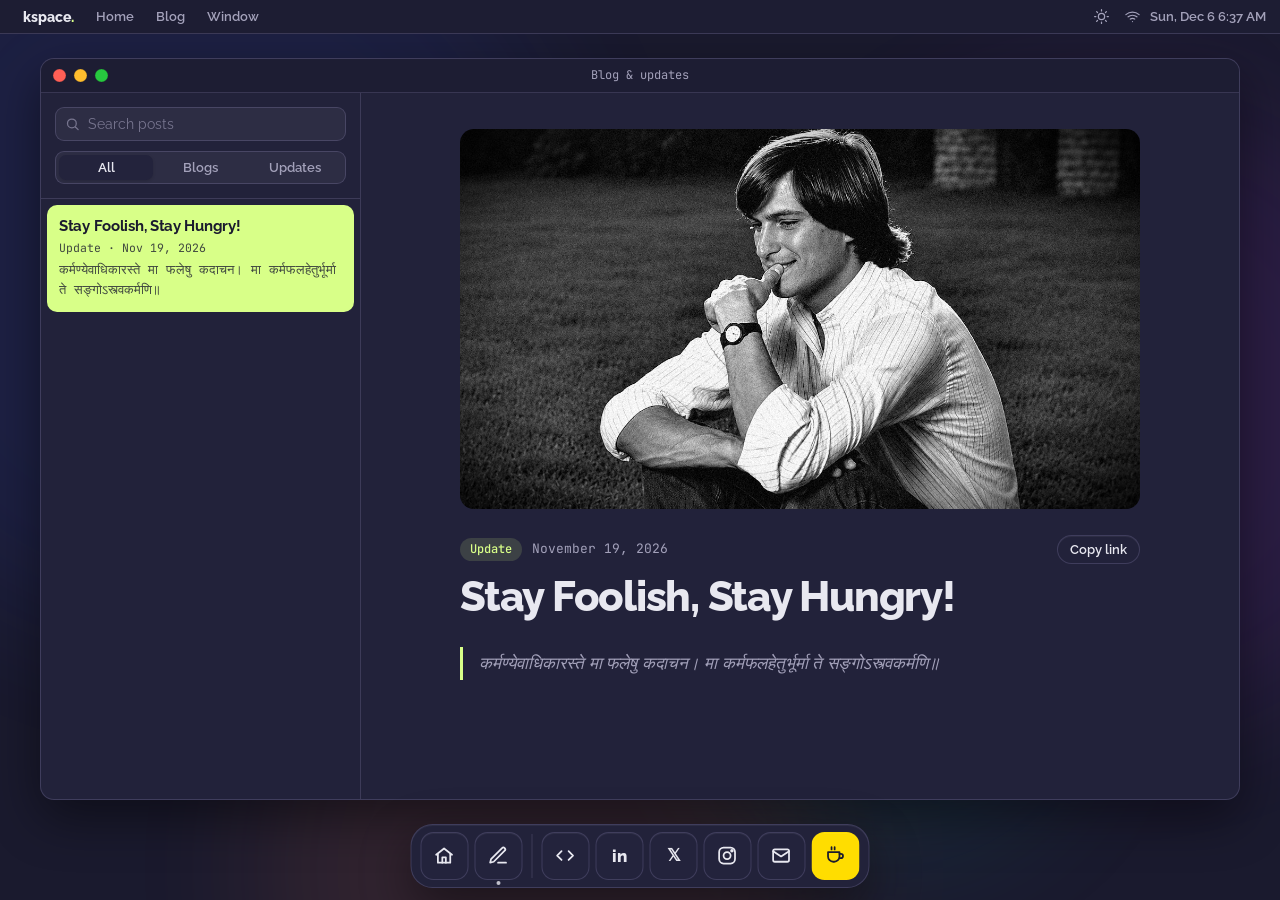
==== commit 374b70c2: "Never leave visitors on an empty screen - Blog and editor: closing or minimizing the main window sho" ====
--- a/blog.html
+++ b/blog.html
@@ -10,8 +10,8 @@
   <link rel="preconnect" href="https://fonts.googleapis.com">
   <link rel="preconnect" href="https://fonts.gstatic.com" crossorigin>
   <link href="https://fonts.googleapis.com/css2?family=JetBrains+Mono:wght@400;500;700&family=Raleway:wght@500;600;700;800&display=swap" rel="stylesheet">
-  <link rel="stylesheet" href="assets/css/mac.css?v=8">
-  <link rel="stylesheet" href="assets/css/post.css?v=8">
+  <link rel="stylesheet" href="assets/css/mac.css?v=10">
+  <link rel="stylesheet" href="assets/css/post.css?v=10">
   <style>
     .desk { padding: 58px 20px 100px; max-width: 1240px; margin: 0 auto; }
     .notes { height: calc(100vh - 58px - 100px); min-height: 480px; display: flex; flex-direction: column; }
@@ -67,7 +67,7 @@
   <header class="menubar" data-brand="index.html#top" data-links="Home|index.html,Blog|blog.html"></header>
 
   <main class="desk" data-win-host>
-    <div class="win glass notes" data-win="notes" data-title="Blog" data-icon="blog" id="notes">
+    <div class="win glass notes" data-win="notes" data-main data-title="Blog" data-icon="blog" id="notes">
       <div class="win-bar"><span class="win-title">Blog &amp; updates</span></div>
       <div class="win-body">
         <aside class="side" aria-label="Posts">
@@ -102,8 +102,8 @@
   </nav>
 
   <script src="vendor/dompurify/purify.min.js"></script>
-  <script src="assets/js/mac.js?v=8"></script>
-  <script src="assets/js/blog.js?v=8"></script>
+  <script src="assets/js/mac.js?v=10"></script>
+  <script src="assets/js/blog.js?v=10"></script>
   <script>
   (async function () {
     const notes = document.getElementById('notes');
--- a/assets/css/mac.css
+++ b/assets/css/mac.css
@@ -328,3 +328,16 @@
   *, *::before, *::after { animation: none !important; transition: none !important; }
   html { scroll-behavior: auto; }
 }
+
+/* ---------- Toast action + empty desktop panel ---------- */
+.toast-action { margin-left: 10px; padding: 3px 10px; border-radius: 999px; border: 1px solid var(--win-border); background: var(--accent); color: var(--accent-ink); font: 700 12.5px 'Raleway', sans-serif; cursor: pointer; }
+.desktop-empty {
+  position: fixed; left: 50%; top: 45%; transform: translate(-50%, -50%); z-index: 50;
+  width: min(420px, calc(100vw - 32px)); padding: 32px 28px; border-radius: 18px;
+  text-align: center; display: grid; justify-items: center; gap: 10px;
+}
+.desktop-empty .icon { width: 64px; height: 64px; border-radius: 16px; display: grid; place-items: center; background: var(--accent-soft); color: var(--accent); }
+.desktop-empty .icon svg { width: 30px; height: 30px; }
+.desktop-empty h2 { font-size: 1.35rem; font-weight: 800; }
+.desktop-empty p { color: var(--muted); font-size: 14px; max-width: 34ch; }
+.desktop-empty .actions { display: flex; gap: 10px; flex-wrap: wrap; justify-content: center; margin-top: 8px; }
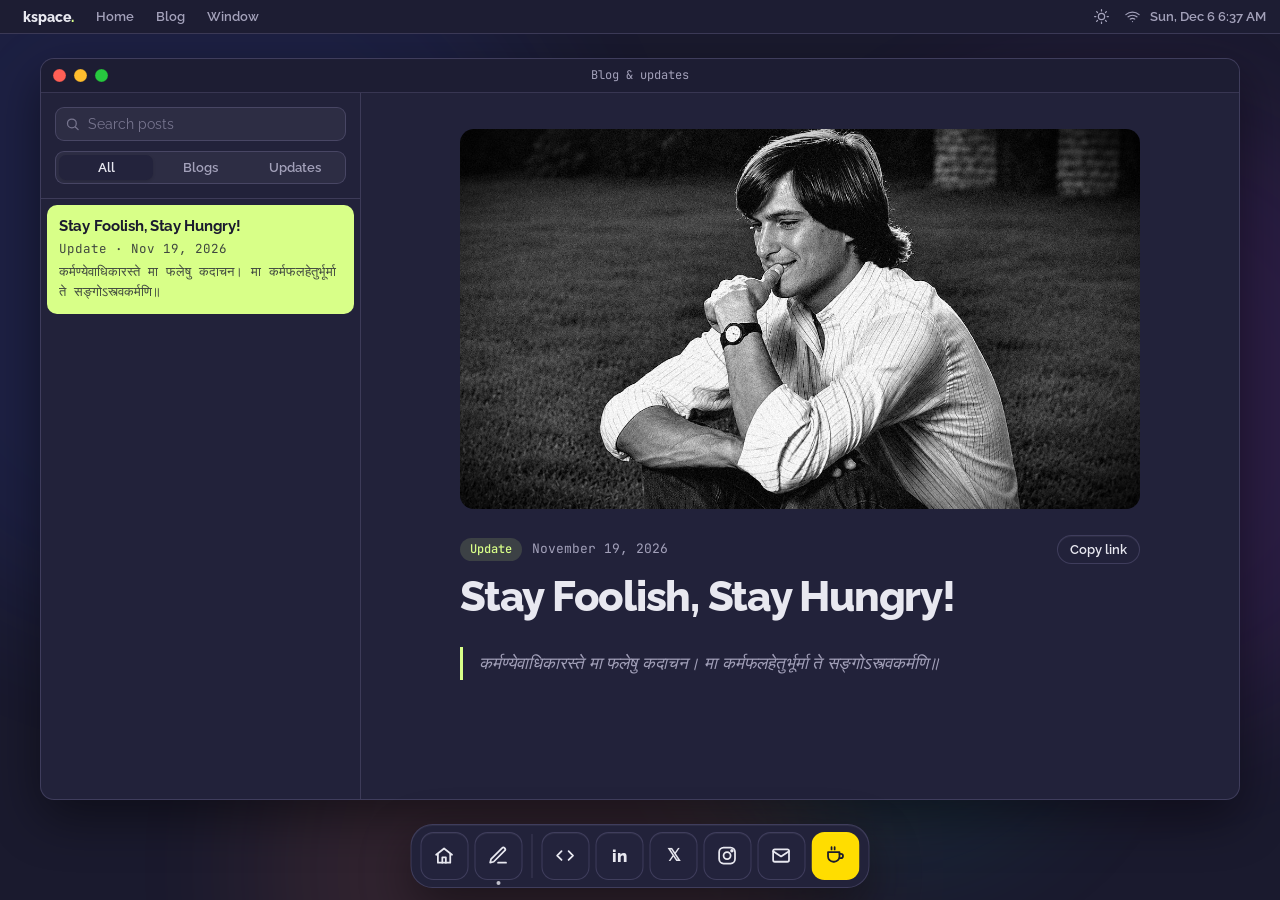
==== commit 95cf6bc6: "Make the site fit every screen size - Phones: larger text (16px base), full-width blog and editor wi" ====
--- a/blog.html
+++ b/blog.html
@@ -2,7 +2,7 @@
 <html lang="en">
 <head>
   <meta charset="UTF-8">
-  <meta name="viewport" content="width=device-width, initial-scale=1.0">
+  <meta name="viewport" content="width=device-width, initial-scale=1.0, viewport-fit=cover">
   <title>Blog · karthiksreenivasanp</title>
   <meta name="description" content="Blog posts and updates from Karthik Sreenivasan P.">
   <link rel="icon" type="image/png" href="favicon.png">
@@ -10,11 +10,11 @@
   <link rel="preconnect" href="https://fonts.googleapis.com">
   <link rel="preconnect" href="https://fonts.gstatic.com" crossorigin>
   <link href="https://fonts.googleapis.com/css2?family=JetBrains+Mono:wght@400;500;700&family=Raleway:wght@500;600;700;800&display=swap" rel="stylesheet">
-  <link rel="stylesheet" href="assets/css/mac.css?v=10">
-  <link rel="stylesheet" href="assets/css/post.css?v=10">
+  <link rel="stylesheet" href="assets/css/mac.css?v=11">
+  <link rel="stylesheet" href="assets/css/post.css?v=11">
   <style>
     .desk { padding: 58px 20px 100px; max-width: 1240px; margin: 0 auto; }
-    .notes { height: calc(100vh - 58px - 100px); min-height: 480px; display: flex; flex-direction: column; }
+    .notes { height: calc(100vh - 58px - 100px); height: calc(100dvh - 58px - 100px - env(safe-area-inset-bottom, 0px)); min-height: 420px; display: flex; flex-direction: column; }
     .notes .win-body { flex: 1; min-height: 0; display: grid; grid-template-columns: 320px 1fr; }
 
     /* Sidebar */
@@ -34,7 +34,7 @@
     .item[aria-current="page"] { background: var(--accent); color: var(--accent-ink); }
     .item[aria-current="page"] .snip, .item[aria-current="page"] .when { color: inherit; opacity: .8; }
     .item h3 { font-size: 14.5px; font-weight: 700; line-height: 1.3; }
-    .item .when { font-size: 11.5px; color: var(--faint); margin-top: 3px; }
+    .item .when { font-size: 12.5px; color: var(--faint); margin-top: 3px; }
     .item .snip { font-size: 12.5px; color: var(--muted); margin-top: 3px; display: -webkit-box; -webkit-line-clamp: 2; -webkit-box-orient: vertical; overflow: hidden; }
     .list-empty { padding: 30px 16px; text-align: center; color: var(--muted); font-size: 13px; }
 
@@ -51,15 +51,36 @@
     .loading { padding: 60px; text-align: center; color: var(--faint); }
 
     @media (max-width: 760px) {
-      .desk { padding: 46px 8px 76px; }
-      .notes { height: calc(100vh - 46px - 76px); min-height: 0; }
+      .desk { padding: 34px 0 0; }
+      .notes {
+        height: calc(100vh - 34px - 70px); height: calc(100dvh - 34px - 70px - env(safe-area-inset-bottom, 0px));
+        min-height: 0; border-radius: 0; border-left: 0; border-right: 0; border-top: 0;
+      }
       .notes .win-body { grid-template-columns: 1fr; }
       .notes .reader { display: none; }
       .notes.show-post .side { display: none; }
       .notes.show-post .reader { display: block; }
       .reader .back { display: inline-flex; }
-      .reader-inner { padding: 22px 18px 40px; }
-      .post-content { font-size: 16px; }
+      .reader-inner { padding: 18px 18px 40px; }
+      .reader .cover { max-height: 300px; border-radius: 12px; margin-bottom: 18px; }
+      .reader h1.title { font-size: clamp(1.7rem, 8vw, 2.2rem); margin-bottom: 20px; }
+      .reader .meta { font-size: 14px; }
+      .post-content { font-size: 17px; line-height: 1.7; }
+      .side-tools { padding: 12px; }
+      .seg button { padding: 8px 0; font-size: 14px; }
+      .item { padding: 14px; }
+      .item h3 { font-size: 16.5px; }
+      .item .when { font-size: 13px; }
+      .item .snip { font-size: 14px; }
+    }
+    @media (pointer: coarse) and (max-width: 760px) { .desk { padding-top: 40px; } .notes { height: calc(100dvh - 40px - 70px - env(safe-area-inset-bottom, 0px)); } }
+    @media (max-height: 500px) and (orientation: landscape) {
+      .desk { padding: 40px 10px 0; }
+      .notes { height: calc(100vh - 40px - 60px); height: calc(100dvh - 40px - 60px - env(safe-area-inset-bottom, 0px)); min-height: 0; }
+      .notes .win-body { grid-template-columns: 240px 1fr; }
+      .side-tools { padding: 8px; gap: 6px; }
+      .reader-inner { padding: 18px 24px 30px; }
+      .reader .cover { max-height: 180px; }
     }
   </style>
 </head>
@@ -102,8 +123,8 @@
   </nav>
 
   <script src="vendor/dompurify/purify.min.js"></script>
-  <script src="assets/js/mac.js?v=10"></script>
-  <script src="assets/js/blog.js?v=10"></script>
+  <script src="assets/js/mac.js?v=11"></script>
+  <script src="assets/js/blog.js?v=11"></script>
   <script>
   (async function () {
     const notes = document.getElementById('notes');
--- a/assets/css/mac.css
+++ b/assets/css/mac.css
@@ -141,7 +141,7 @@
 .menubar {
   position: fixed; top: 0; left: 0; right: 0; z-index: 200;
   display: flex; justify-content: space-between; align-items: center;
-  height: 34px; padding: 0 14px;
+  height: 34px; padding: 0 max(14px, env(safe-area-inset-right, 0px)) 0 max(14px, env(safe-area-inset-left, 0px));
   background: var(--bar-bg);
   border-bottom: 1px solid var(--win-border);
   font-family: 'Raleway', sans-serif; font-size: 13px; font-weight: 600;
@@ -200,6 +200,7 @@
 .lights:hover .light, .light:focus-visible { color: rgba(60, 0, 0, .7); }
 .lights:hover .min { color: rgba(90, 50, 0, .75); }
 .lights:hover .zoom { color: rgba(0, 60, 0, .7); }
+.light { position: relative; }
 .light::after { content: attr(data-glyph); }
 .light.dot-only { cursor: default; }
 .win-title {
@@ -243,7 +244,7 @@
 
 /* ---------- Dock ---------- */
 .dock {
-  position: fixed; left: 50%; bottom: 12px; transform: translateX(-50%); z-index: 190;
+  position: fixed; left: 50%; bottom: calc(12px + env(safe-area-inset-bottom, 0px)); transform: translateX(-50%); z-index: 190;
   display: flex; align-items: flex-end; gap: 6px;
   padding: 7px 9px; height: 64px;
   border-radius: 22px;
@@ -341,3 +342,49 @@
 .desktop-empty h2 { font-size: 1.35rem; font-weight: 800; }
 .desktop-empty p { color: var(--muted); font-size: 14px; max-width: 34ch; }
 .desktop-empty .actions { display: flex; gap: 10px; flex-wrap: wrap; justify-content: center; margin-top: 8px; }
+
+/* =========================================================
+   Every screen size
+   ========================================================= */
+
+/* Phones */
+@media (max-width: 700px) {
+  body { font-size: 16px; }
+  .section { padding-top: 64px; padding-left: 16px; padding-right: 16px; }
+  .section-head h2 { font-size: 1.75rem; }
+  .section-head p { font-size: 15px; }
+  .dock { bottom: calc(8px + env(safe-area-inset-bottom, 0px)); }
+  .toast { bottom: calc(80px + env(safe-area-inset-bottom, 0px)); font-size: 14.5px; }
+  .chip { font-size: 13px; }
+}
+@media (max-width: 360px) {
+  .menubar { padding-left: 10px; padding-right: 10px; }
+  .menubar .left > a, .menubar .menu-btn { padding-left: 6px; padding-right: 6px; }
+  .dock { gap: 4px; padding: 5px 6px; }
+  .dock-item { --size: 38px; }
+}
+
+/* Phones turned sideways and other short screens */
+@media (max-height: 500px) and (orientation: landscape) {
+  .dock { height: 50px; padding: 4px 7px; bottom: calc(6px + env(safe-area-inset-bottom, 0px)); }
+  .dock-item { --size: 38px; border-radius: 10px; }
+  .dock .sep { height: 34px; }
+  .win.zoomed { top: 40px !important; bottom: 62px !important; }
+}
+
+/* Touch screens: bigger tap targets, no zoom-on-focus */
+@media (pointer: coarse) {
+  .lights { gap: 11px; }
+  .light { width: 16px; height: 16px; }
+  .light::before { content: ""; position: absolute; inset: -10px -6px; }
+  .win-bar { height: 42px; }
+  .menubar { height: 40px; }
+  .menubar .left > a, .menubar .menu-btn { padding-top: 10px; padding-bottom: 10px; }
+  .menubar .right .menu-btn { padding: 10px 9px; }
+  .menu { min-width: 240px; }
+  .menu button, .menu a { padding: 11px 12px; font-size: 15px; }
+  .btn { min-height: 44px; }
+  .btn.small { min-height: 38px; padding: 8px 14px; }
+  input:not([type=checkbox]):not([type=radio]):not(.title-input), select, textarea { font-size: 16px !important; }
+  html { scroll-padding-top: 66px; }
+}
